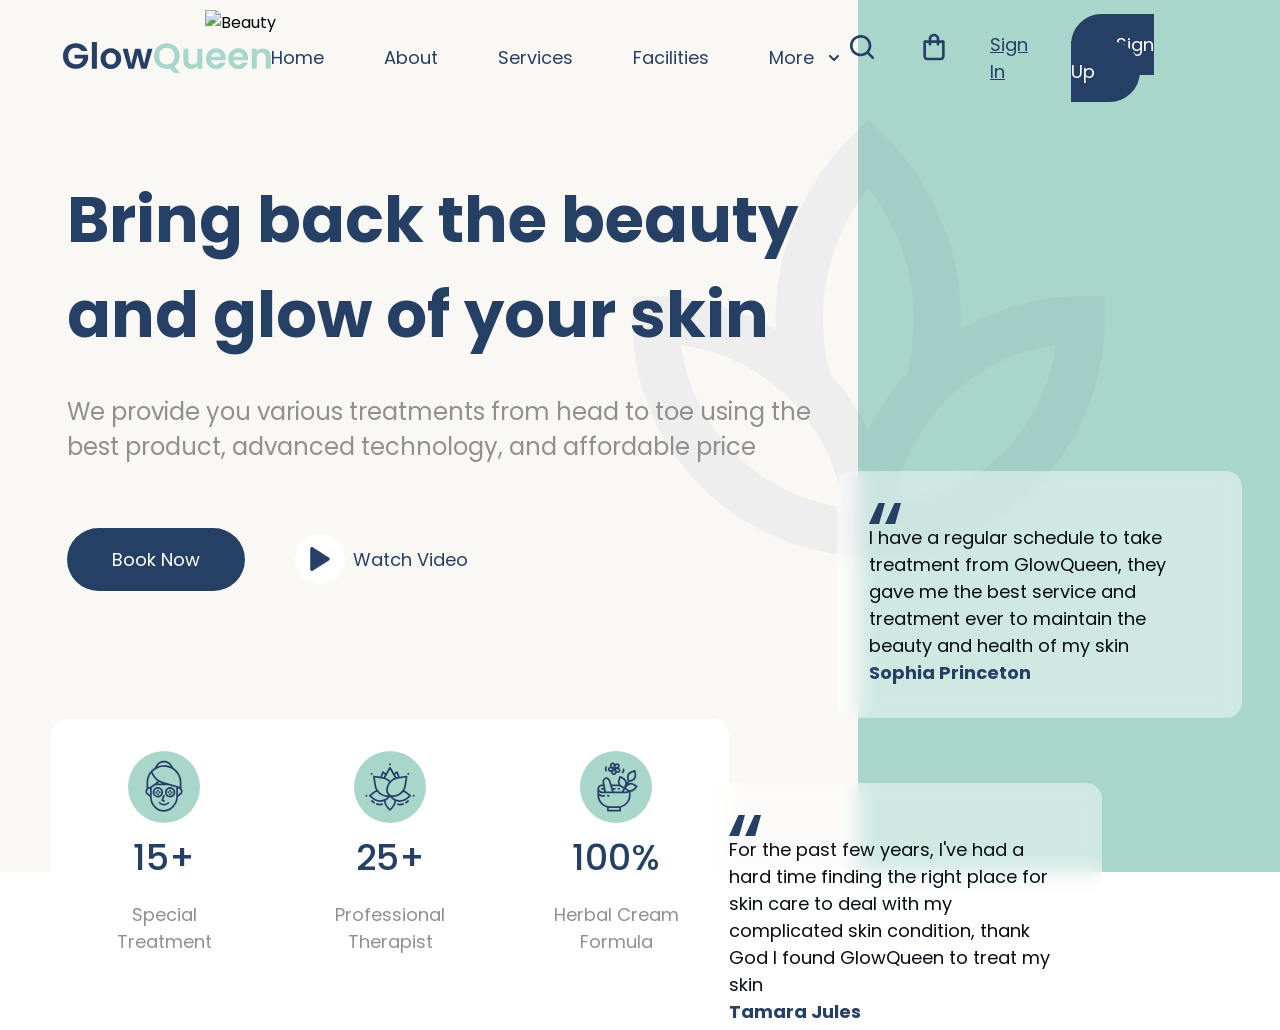
==== Proyecto_01/index.html @ 86ef4cf0 "Mi primer commit" ====
<!doctype html>
<html class="no-js" lang="">
  <head>
    <meta charset="utf-8" />
    <meta name="viewport" content="width=device-width, initial-scale=1" />
    <title>CSS Proyectos 01 - Spa & Beauty Franccesco Carbonel</title>
    <link rel="stylesheet" href="css/style.css" />
    <meta name="description" content="" />

    <meta property="og:title" content="" />
    <meta property="og:type" content="" />
    <meta property="og:url" content="" />
    <meta property="og:image" content="" />

    <link rel="icon" href="/favicon.ico" sizes="any" />
    <link rel="icon" href="/icon.svg" type="image/svg+xml" />
    <link rel="apple-touch-icon" href="icon.png" />

    <link rel="manifest" href="site.webmanifest" />
    <meta name="theme-color" content="#fafafa" />

    <link rel="preconnect" href="https://fonts.googleapis.com" />
    <link rel="preconnect" href="https://fonts.gstatic.com" crossorigin />
    <link
      href="https://fonts.googleapis.com/css2?family=Poppins:ital,wght@0,400;0,500;0,700;1,400;1,500;1,700&display=swap"
      rel="stylesheet"
    />
    <link rel="preconnect" href="https://fonts.googleapis.com" />
    <link rel="preconnect" href="https://fonts.gstatic.com" crossorigin />
    <link rel="preconnect" href="https://fonts.googleapis.com" />
    <link rel="preconnect" href="https://fonts.gstatic.com" crossorigin />
    <link
      href="https://fonts.googleapis.com/css2?family=Nunito+Sans:ital,opsz,wdth,YTLC@0,6..12,75..125,440..540;1,6..12,75..125,440..540&display=swap"
      rel="stylesheet"
    />
  </head>

  <body>
    <header>
      <nav class="navbar">
        <img src="img/logo.svg" alt="logo" class="logo" />
        <ul class="nav-links">
          <li><a href="#">Home</a></li>
          <li><a href="#">About</a></li>
          <li><a href="#">Services</a></li>
          <li><a href="#">Facilities</a></li>
          <li>
            <a href="#"
              >More<img src="img/iconarrowdown.svg" alt="arrow_down"
            /></a>
          </li>
        </ul>
        <ul class="sign-links">
          <li>
            <a href="#"><img src="img/iconbuscar.svg" alt="buscar" /></a>
          </li>
          <li>
            <a href="#"><img src="img/iconshoppingbag.svg" alt="usuario" /></a>
          </li>
          <li><a href="#" class="subrayado">Sign In</a></li>
          <li><a href="#" class="btn">Sign Up</a></li>
        </ul>
      </nav>

      <section class="title">
        <h1>Bring back the beauty and glow of your skin</h1>
        <p>
          We provide you various treatments from head to toe using the best
          product, advanced technology, and affordable price
        </p>
        <div class="buttons">
          <ul>
            <li><a href="#" class="btn">Book Now</a></li>
            <li>
              <a href="#"
                ><img src="img/iconplay.svg" alt="play" />Watch Video</a
              >
            </li>
          </ul>
        </div>
      </section>
      <section class="items">
        <div class="item">
          <img src="img/iconwoman.svg" alt="icon-woman" />
          <h2>15+</h2>
          <p>Special Treatment</p>
        </div>
        <div class="item">
          <img src="img/iconflor.svg" alt="icon-flor" />
          <h2>25+</h2>
          <p>Professional Therapist</p>
        </div>
        <div class="item">
          <img src="img/iconmezcla.svg" alt="icon-mezcla" />
          <h2>100%</h2>
          <p>Herbal Cream Formula</p>
        </div>
      </section>

      <section class="testimony">
        <div class="testimony-reviews">
          <div class="review primero">
            <img src="img/iconcomillas.svg" alt="icon-comillas" />
            <p>
              I have a regular schedule to take treatment from GlowQueen, they
              gave me the best service and treatment ever to maintain the beauty
              and health of my skin
            </p>
            <h3>Sophia Princeton</h3>
          </div>
          <div class="review segundo">
            <img src="img/iconcomillas.svg" alt="icon-comillas" />
            <p>
              For the past few years, I've had a hard time finding the right
              place for skin care to deal with my complicated skin condition,
              thank God I found GlowQueen to treat my skin
            </p>
            <h3>Tamara Jules</h3>
          </div>
        </div>
      </section>
      <div class="rectangle"></div>
      <div class="rectangle-dos"></div>
      <img src="img/woman.svg" alt="Beauty" class="woman" />
      <img src="img/Vector_flor.svg" alt="flower" class="flower" />
    </header>
  </body>
</html>
---- Proyecto_01/css/style.css ----
@import url(https://fonts.googleapis.com/css?family=Roboto:400,700);
* {
  padding: 0;
  margin: 0;
  box-sizing: border-box;
}

body {
  overflow-x: hidden;
}

body {
  font-family: "Poppins", sans-serif;
  margin-left: auto;
  margin-right: auto;
}
@media (min-width: 1921px) {
  body {
    margin-left: 7%;
    margin-right: 7%;
  }
}
body header {
  max-width: 1920px;
  max-height: 1080px;
  margin-left: auto;
  margin-right: auto;
  padding-top: 1.5%;
  padding-left: 4%;
  padding-right: 4%;
  position: relative;
}
body header .rectangle {
  position: absolute;
  top: 0;
  left: 0;
  width: 67%;
  height: 87%;
  background-color: #faf8f5;
  z-index: -2;
}
body header .rectangle-dos {
  position: absolute;
  top: 0;
  right: 0;
  width: 33%;
  height: 87%;
  background-color: #a9d6cb;
  z-index: -2;
}
body header .woman {
  position: absolute;
  width: 1639px;
  top: 1%;
  left: 16%;
  z-index: -1;
}
body header .testimony {
  position: absolute;
  top: 47%;
  right: 3%;
}
body header .flower {
  position: absolute;
  top: 59.53px;
  right: 10%;
  z-index: -2;
}

.navbar {
  display: flex;
  justify-content: space-between;
  align-items: center;
  padding: 1%;
  padding-right: 4%;
}
.navbar ul:nth-of-type(1) {
  gap: 60px;
}
.navbar ul:nth-of-type(1) a {
  display: flex;
  align-items: center;
  gap: 8px;
}
.navbar ul:nth-of-type(2) {
  gap: 40px;
}
.navbar ul {
  display: flex;
  list-style: none;
}
.navbar ul a {
  text-decoration: none;
  color: #264065;
  font-weight: 400;
  font-size: 18px;
}
.navbar ul .btn {
  background-color: #264065;
  color: #ffffff;
  border: none;
  padding: 18px 45px;
  cursor: pointer;
  border-radius: 40px;
  transition: background-color 0.3s ease;
}
.navbar ul .btn:hover {
  background-color: rgb(24.0575539568, 40.5179856115, 63.9424460432);
}
.navbar ul .subrayado {
  text-decoration: underline;
}

.title {
  display: flex;
  flex-direction: column;
  max-width: 809px;
  padding-top: 5%;
}
.title h1 {
  font-size: 64px;
  color: #264065;
  font-weight: 700;
  padding: 1rem;
}
.title p {
  font-size: 24px;
  color: #909090;
  font-weight: 400;
  padding: 1rem;
}
.title ul {
  display: flex;
  list-style: none;
  align-items: center;
  gap: 50px;
}
.title ul li {
  font-size: 18px;
  color: #264065;
  font-weight: 400;
}
.title ul li a {
  text-decoration: none;
  color: #264065;
  display: flex;
  align-items: center;
  gap: 8px;
}
.title ul li .btn {
  background-color: #264065;
  color: #ffffff;
  border: none;
  padding: 18px 45px;
  cursor: pointer;
  border-radius: 40px;
  transition: background-color 0.3s ease;
}
.title ul li .btn:hover {
  background-color: rgb(24.0575539568, 40.5179856115, 63.9424460432);
}
.title ul li img {
  width: 50px;
  background-color: white;
  border-radius: 50%;
  padding: 10px;
}
.title .buttons {
  padding: 3rem 1rem;
}

.items {
  display: inline-grid;
  grid-template-columns: repeat(3, 1fr);
  justify-items: center;
  align-items: center;
  width: 678px;
  height: 284px;
  background-color: white;
  border-radius: 1rem;
  margin-top: 5rem;
}
.items .item {
  width: 145px;
  height: 220px;
  text-align: center;
}
.items .item h2 {
  font-size: 36px;
  color: #264065;
  font-weight: 500;
  margin-bottom: 1rem;
}
.items .item p {
  font-size: 18px;
  color: #909090;
  font-weight: 400;
}

.testimony {
  width: 545px;
  height: 559px;
}
.testimony .testimony-reviews {
  width: 100%;
  height: 100%;
  display: inline-grid;
  grid-template-rows: repeat(2, 1fr);
}
.testimony .testimony-reviews .primero {
  justify-self: end;
}
.testimony .testimony-reviews .segundo {
  justify-self: flex-start;
  align-self: end;
}
.testimony .testimony-reviews .review {
  display: grid;
  padding: 2rem;
  width: 405px;
  height: 247px;
  background-color: rgba(255, 255, 255, 0.449);
  backdrop-filter: blur(10px);
  border-radius: 1rem;
}
.testimony .testimony-reviews .review img {
  width: 32px;
  height: 21px;
}
.testimony .testimony-reviews .review p {
  font-size: 18px;
  color: #070d15;
  font-weight: 400;
}
.testimony .testimony-reviews .review h3 {
  font-size: 18px;
  color: #264065;
  font-weight: 700;
}/*# sourceMappingURL=style.css.map */
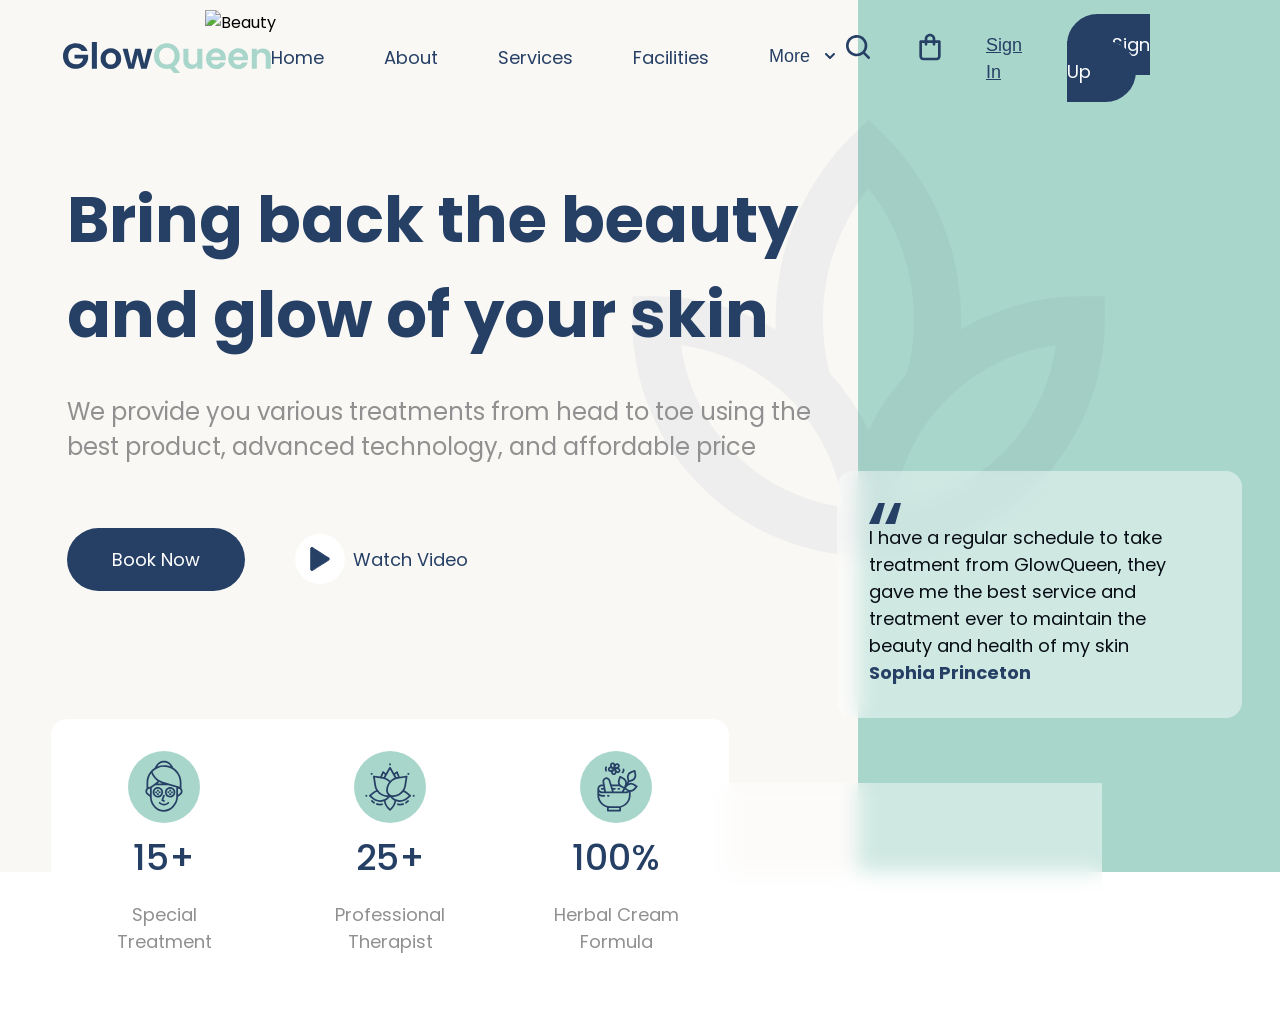
==== commit cd5496e2: "Retoques" ====
--- a/Proyecto_01/index.html
+++ b/Proyecto_01/index.html
@@ -46,7 +46,8 @@
           <li><a href="#">Facilities</a></li>
           <li>
             <a href="#"
-              >More<img src="img/iconarrowdown.svg" alt="arrow_down"
+              ><span>More</span
+              ><img src="img/iconarrowdown.svg" alt="arrow_down"
             /></a>
           </li>
         </ul>
@@ -57,7 +58,9 @@
           <li>
             <a href="#"><img src="img/iconshoppingbag.svg" alt="usuario" /></a>
           </li>
-          <li><a href="#" class="subrayado">Sign In</a></li>
+          <li>
+            <a href="#" class="subrayado"><span>Sign In</span></a>
+          </li>
           <li><a href="#" class="btn">Sign Up</a></li>
         </ul>
       </nav>
--- a/Proyecto_01/css/style.css
+++ b/Proyecto_01/css/style.css
@@ -110,6 +110,9 @@
 .navbar ul .subrayado {
   text-decoration: underline;
 }
+.navbar ul span {
+  font-family: "Nunito Sans", sans-serif;
+}
 
 .title {
   display: flex;
